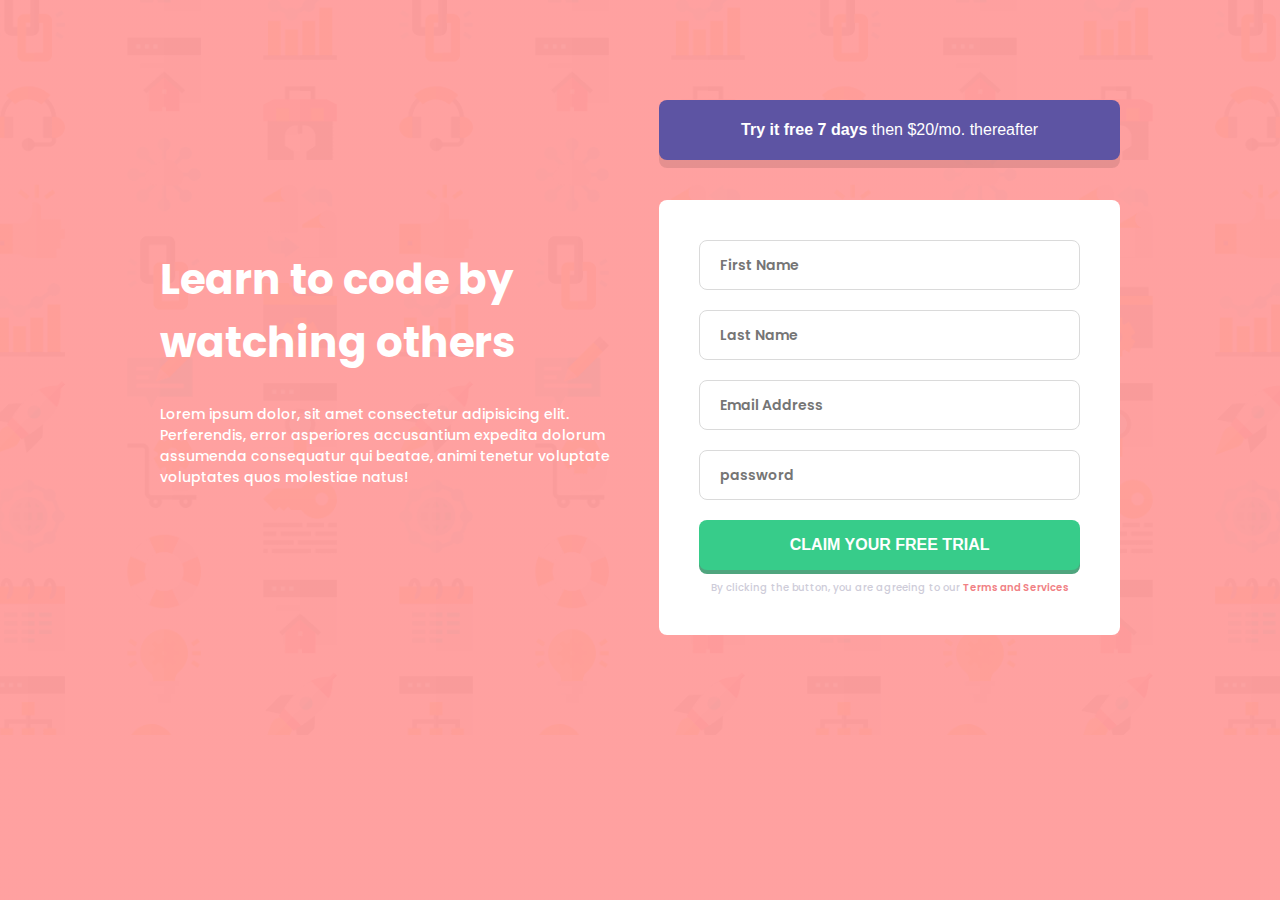
==== block-BHaaci/index.html @ 760ffe9f "initial commit" ====
<!DOCTYPE html>
<html lang="en">
<head>
    <meta charset="UTF-8">
    <meta http-equiv="X-UA-Compatible" content="IE=edge">
    <meta name="viewport" content="width=device-width, initial-scale=1.0">
    <link rel="stylesheet" href="./assests/stylesheets/style.css">
    <link href="https://fonts.googleapis.com/css2?family=Poppins:wght@300;400;500;600;700;800;900;1000&display=swap"
        rel="stylesheet">
    <title>Document</title>
</head>
<body>
    <section class="container flex">
        <article class=" flex-48">
            <h1>Learn to code by watching others</h1>
            <p>Lorem ipsum dolor, sit amet consectetur adipisicing elit. Perferendis, error asperiores accusantium expedita dolorum
                 assumenda consequatur qui beatae, animi tenetur voluptate voluptates quos molestiae natus!</p>
        </article>
        <div class=" flex-48">
            <button class="btn-primary">
                <strong> Try it free 7 days <span>then $20/mo. thereafter</span></strong>
            </button>
            <form action="index.html" method="post">
                <fieldset class="flex column">
                    <input class="form-control" type="text" placeholder="First Name">
                    <input class="form-control" type="text" placeholder="Last Name">
                    <input class="form-control" type="email" placeholder="Email Address">
                    <input class="form-control" type="password" placeholder="password">
                </fieldset>
                <button class="btn-primary btn-secondary">
                    <strong>claim your free trial</strong>
                </button>
                <p class="text">By clicking the button, you are agreeing to our <small>Terms and Services</small></p>
            </form>
        </div>
    </section>
</body>
</html>
---- block-BHaaci/assests/stylesheets/style.css ----
/* http://meyerweb.com/eric/tools/css/reset/ 
   v2.0 | 20110126
   License: none (public domain)
*/

html, body, div, span, applet, object, iframe,
h1, h2, h3, h4, h5, h6, p, blockquote, pre,
a, abbr, acronym, address, big, cite, code,
del, dfn, em, img, ins, kbd, q, s, samp,
small, strike, strong, sub, sup, tt, var,
b, u, i, center,
dl, dt, dd, ol, ul, li,
fieldset, form, label, legend,
table, caption, tbody, tfoot, thead, tr, th, td,
article, aside, canvas, details, embed, 
figure, figcaption, footer, header, hgroup, 
menu, nav, output, ruby, section, summary,
time, mark, audio, video {
	margin: 0;
	padding: 0;
	border: 0;
	font-size: 100%;
	font: inherit;
	vertical-align: baseline;
}
/* HTML5 display-role reset for older browsers */
article, aside, details, figcaption, figure, 
footer, header, hgroup, menu, nav, section {
	display: block;
}
body {
	line-height: 1;
}
ol, ul {
	list-style: none;
}
blockquote, q {
	quotes: none;
}
blockquote:before, blockquote:after,
q:before, q:after {
	content: '';
	content: none;
}
table {
	border-collapse: collapse;
	border-spacing: 0;
}

/* custom-styles  */

/* general  */
*,
*::before,
*::after{
    box-sizing: border-box;
}
body{
    font-size: 16px;
    font-family: 'Poppins', sans-serif;
    line-height: 1.5;
    font-weight: 500;
	color: white;
	padding: 100px 0;
	background:linear-gradient(rgba(255,121,120,0.7),rgba(255,121,120,0.7)),
	 url("../media/bg-intro-desktop.png") no-repeat center center;
	 background-size: cover;
}
.container{
	width: 75vw;
	margin:0 auto;
}
/* flex  */
.flex{
	display: flex;
	justify-content: space-between;
	align-items: center;
}
.column{
	flex-direction: column;
}
.flex-48{
	flex: 0 1 48%;
}

/* btn  */
.btn-primary{
	width: 100%;
	height: 60px;
	background: #5D54A3;
    border: 0;
    font-size: 16px;
	color: white;
	font-weight: 600;
	border-radius: 8px;
	box-shadow: 0 8px 0px rgba(0,0,0,0.1);
}
.btn-secondary{
	background-color: #37CC8A;
	box-shadow: none;
	height:50px;
	box-shadow: 0 4px 0 rgb(79, 165, 126);
	text-transform: uppercase;
}

h1{
	font-size: 42px;
	font-weight: 700;
}
article p{
	font-size: 14px;
	margin-top: 30px;
}

.btn-primary span{
	font-size: 16px;
	font-weight: 400;
}

form{
	margin-top: 40px;
	background: white;
	padding: 40px;
	border-radius: 8px;
}
.form-control{
	width: 100%;
	height: 50px;
	margin-bottom: 20px;
	padding: 0 20px;
	border-radius: 8px;
	border: 1px solid rgb(218, 218, 218);
	outline: 0;
	font-size: 14px;
	font-weight: 600;
	font-family: 'Poppins', sans-serif;
	color: #7E807E;
}
.form-control:focus{
	border: 2px solid #5D54A3;
}
.text{
	color: #CECCD9;
	font-size: 10px;
	margin-top: 10px;
	text-align:center;
}
.text small{
	color: #f18185;
	font-weight:600;
	
}
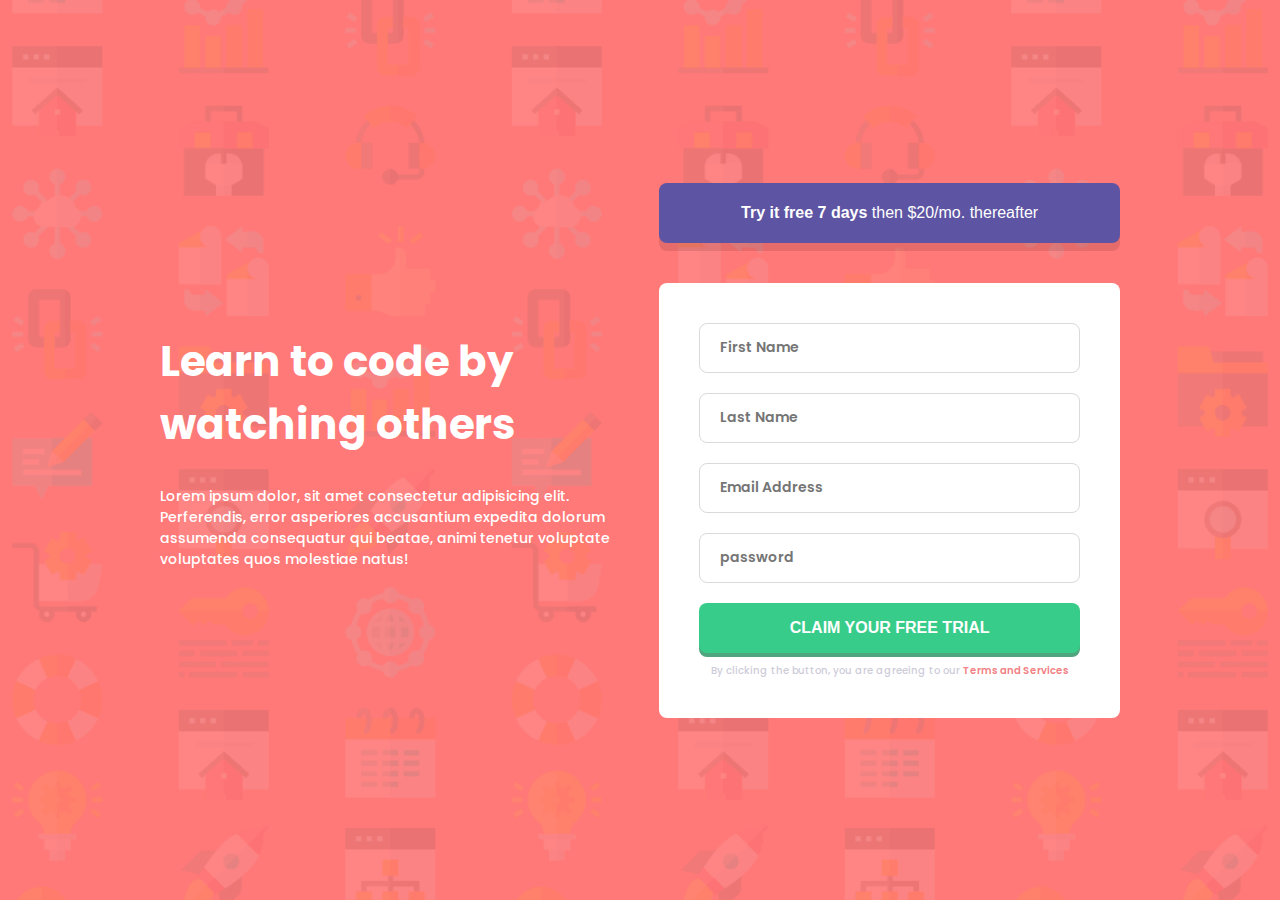
==== commit 96000760: "change submit button" ====
--- a/block-BHaaci/index.html
+++ b/block-BHaaci/index.html
@@ -10,29 +10,32 @@
     <title>Document</title>
 </head>
 <body>
-    <section class="container flex">
-        <article class=" flex-48">
-            <h1>Learn to code by watching others</h1>
-            <p>Lorem ipsum dolor, sit amet consectetur adipisicing elit. Perferendis, error asperiores accusantium expedita dolorum
-                 assumenda consequatur qui beatae, animi tenetur voluptate voluptates quos molestiae natus!</p>
-        </article>
-        <div class=" flex-48">
-            <button class="btn-primary">
-                <strong> Try it free 7 days <span>then $20/mo. thereafter</span></strong>
-            </button>
-            <form action="index.html" method="post">
-                <fieldset class="flex column">
-                    <input class="form-control" type="text" placeholder="First Name">
-                    <input class="form-control" type="text" placeholder="Last Name">
-                    <input class="form-control" type="email" placeholder="Email Address">
-                    <input class="form-control" type="password" placeholder="password">
-                </fieldset>
-                <button class="btn-primary btn-secondary">
-                    <strong>claim your free trial</strong>
+    <main class="flex">
+        <section class="container flex">
+            <article class=" flex-48">
+                <h1>Learn to code by watching others</h1>
+                <p>Lorem ipsum dolor, sit amet consectetur adipisicing elit. Perferendis, error asperiores accusantium expedita dolorum
+                     assumenda consequatur qui beatae, animi tenetur voluptate voluptates quos molestiae natus!</p>
+            </article>
+            <div class=" flex-48">
+                <button class="btn-primary">
+                    <a href="#">
+                        Try it free 7 days <span>then $20/mo. thereafter</span>
+                    </a>
                 </button>
-                <p class="text">By clicking the button, you are agreeing to our <small>Terms and Services</small></p>
-            </form>
-        </div>
-    </section>
+                <form action="index.html" method="post">
+                    <fieldset class="flex column">
+                        <input class="form-control" type="text" placeholder="First Name">
+                        <input class="form-control" type="text" placeholder="Last Name">
+                        <input class="form-control" type="email" placeholder="Email Address">
+                        <input class="form-control" type="password" placeholder="password">
+                        <input class="btn-primary btn-secondary" type="submit" value="claim your free trial">
+                        <p class="text">By clicking the button, you are agreeing to our <a href="#">Terms and Services</a></p>
+                    </fieldset>
+                    
+                </form>
+            </div>
+        </section>
+    </main>
 </body>
 </html>--- a/block-BHaaci/assests/stylesheets/style.css
+++ b/block-BHaaci/assests/stylesheets/style.css
@@ -61,10 +61,7 @@
     line-height: 1.5;
     font-weight: 500;
 	color: white;
-	padding: 100px 0;
-	background:linear-gradient(rgba(255,121,120,0.7),rgba(255,121,120,0.7)),
-	 url("../media/bg-intro-desktop.png") no-repeat center center;
-	 background-size: cover;
+	
 }
 .container{
 	width: 75vw;
@@ -89,11 +86,8 @@
 	height: 60px;
 	background: #5D54A3;
     border: 0;
-    font-size: 16px;
-	color: white;
-	font-weight: 600;
 	border-radius: 8px;
-	box-shadow: 0 8px 0px rgba(0,0,0,0.1);
+	box-shadow: 0 8px 0px rgba(0,0,0,0.1 );
 }
 .btn-secondary{
 	background-color: #37CC8A;
@@ -101,6 +95,16 @@
 	height:50px;
 	box-shadow: 0 4px 0 rgb(79, 165, 126);
 	text-transform: uppercase;
+	font-size: 16px;
+	color: white;
+	font-weight: 600;
+}
+/* main  */
+main{
+	background: url("../media/bg-intro-desktop.png") no-repeat center center,
+	linear-gradient(rgba(255,121,120),rgb(255,121,120));
+	 background-size: cover;
+	 height: 100vh;
 }
 
 h1{
@@ -110,6 +114,12 @@
 article p{
 	font-size: 14px;
 	margin-top: 30px;
+}
+.btn-primary a{
+	text-decoration: none;
+    font-size: 16px;
+	color: white;
+	font-weight: 600;
 }
 
 .btn-primary span{
@@ -137,7 +147,7 @@
 	color: #7E807E;
 }
 .form-control:focus{
-	border: 2px solid #5D54A3;
+	border-color: #5D54A3;
 }
 .text{
 	color: #CECCD9;
@@ -145,7 +155,8 @@
 	margin-top: 10px;
 	text-align:center;
 }
-.text small{
+.text a{
+	text-decoration: none;
 	color: #f18185;
 	font-weight:600;
 	
